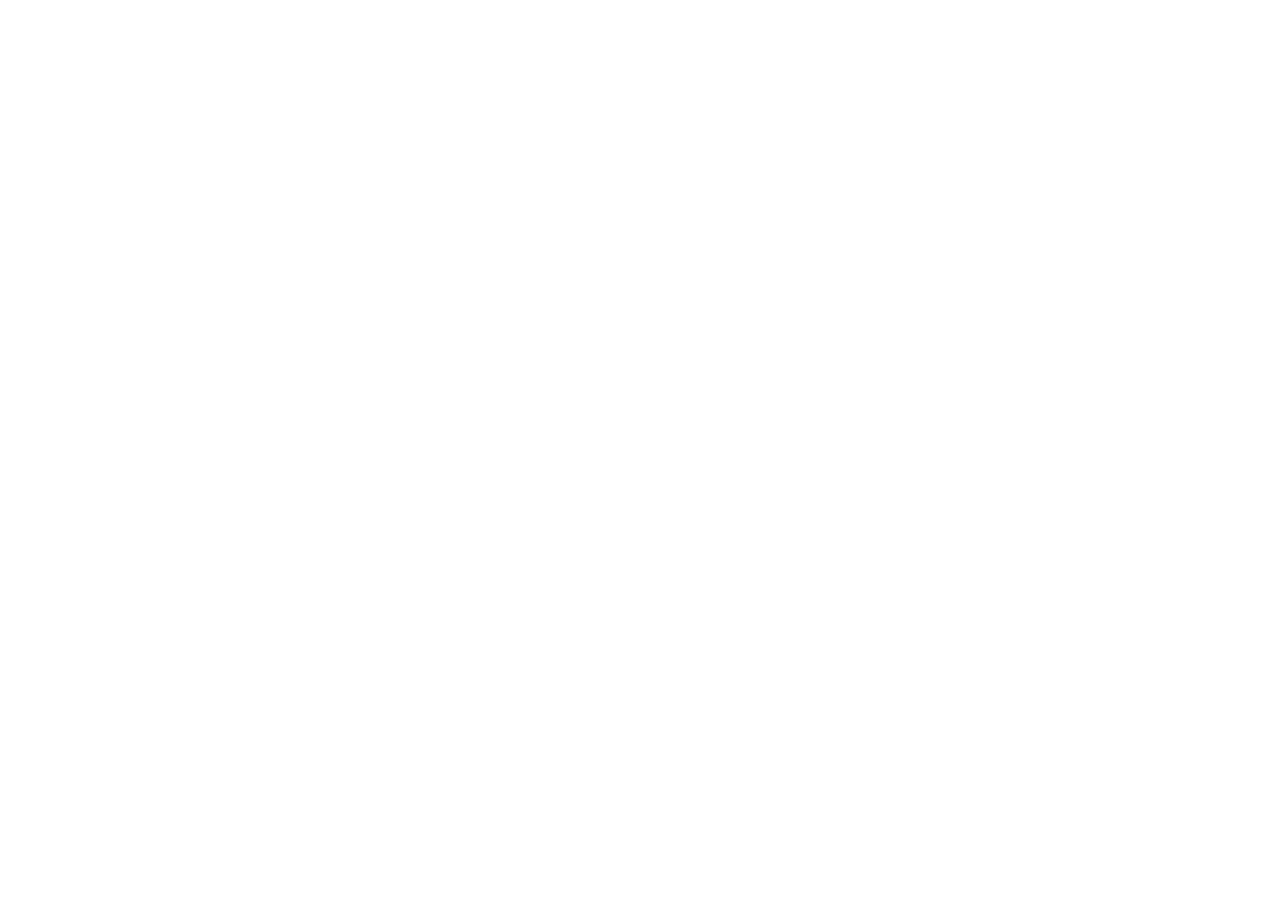
==== forgot_password.html @ b9dfaacf "Inicializando proyecto, creando estructura del proyecto, creacion HTML login con creacion de clases " ====
<!DOCTYPE html>
<html lang="en">
<head>
    <meta charset="UTF-8">
    <meta http-equiv="X-UA-Compatible" content="IE=edge">
    <meta name="viewport" content="width=device-width, initial-scale=1.0">
    <meta name="description" content="Página de platzi video, videos">
    <meta name="keywords" content="Platzi, video, música, ">
    <meta name="author" content="José Hernández" />
    <link rel="shortcut icon" type="image/jpg" href="assets/img/logo-platzi-video.png"/>
    <link rel="stylesheet" href="css/general_style.css">
    <link rel="stylesheet" href="css/mobile.css">
    <link rel="stylesheet" href="css/tablet.css">
    <link rel="stylesheet" href="css/desktop.css">
    <title>Forgot Password</title>
    <style>

    </style>
</head>
<body>
    
</body>
</html>
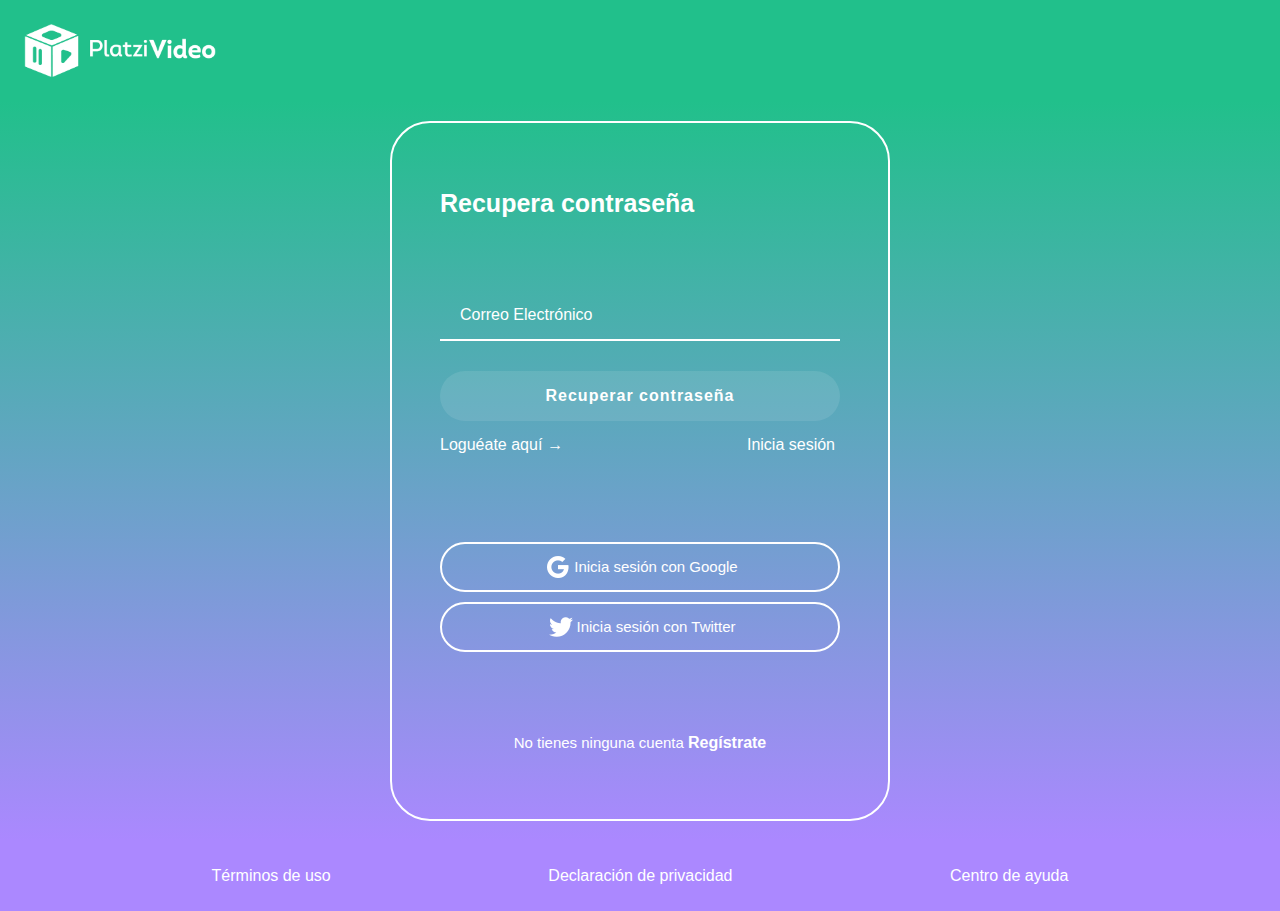
==== commit 4e3f0d6a: "Add interfaz recuperar contraseña, registro - add redirect de las interfaces" ====
--- a/forgot_password.html
+++ b/forgot_password.html
@@ -12,12 +12,91 @@
     <link rel="stylesheet" href="css/mobile.css">
     <link rel="stylesheet" href="css/tablet.css">
     <link rel="stylesheet" href="css/desktop.css">
-    <title>Forgot Password</title>
+    <title>Login</title>
     <style>
 
     </style>
 </head>
 <body>
-    
+    <!-- 1.- HEADER - LOGO -->
+    <header class="header-publico">
+        <!-- LOGO -->
+        <a class="header-publico__redirect-principal-page" href="login.html">
+            <figure class="header-publico__container-logo">
+                <img class="header-publico__logo" src="assets/img/logo-platzi-video.png" alt="Logo Platzi Video" title="Logo Platzi Video" width="200">
+            </figure>  
+        </a>
+    </header>
+    <!-- 2.- MAIN - FORMULARIO - IMAGEN -->
+    <main class="main-container-principal">
+        <!-- FORMULARIO -->
+        <section class="container-formulario-imagen">
+            <!-- SECCION UNO - TITULO - FORMULARIO - SOCIAL - REGISTRO -->
+            <section class="container-formulario-imagen__formulario">
+                <!-- TITULO -->
+                <section class="container-formulario-imagen__container-titulo-login">
+                    <h2 class="container-formulario-imagen__titulo-login">Recupera contraseña</h2>
+                </section>
+                <!-- FORMULARIO -->
+                <section class="container-formulario-imagen__container-formulario-login">
+                    <form class="container-formulario-imagen__formulario-login" action="login.html">
+                        <!-- INPUTS -->
+                        <input class="container-formulario-imagen__input-email" type="email" placeholder="Correo Electrónico" required>
+                        <!-- BOTON -->
+                        <button class="container-formulario-imagen__boton"> Recuperar contraseña </button>
+                        <!-- RECUERDAME - OLVIDE CONTRASEÑA -->
+                        <div class="container-formulario-imagen__container-logueate-login">
+                            <p class="container-formulario-imagen__texto-logueate">Loguéate aquí <span class="container-formulario-imagen__arrow-right"> → </span> <span class="container-formulario-imagen__arrow-down"> ↓ </span> </p>
+                            <a class="container-formulario-imagen__link-login" href="login.html"> Inicia sesión </a>
+                        </div>
+                    </form>
+                </section>
+                <!-- SOCIAL -->
+                <section class="container-formulario-imagen__container-google-twitter">
+                    <!-- GOOGLE -->
+                    <a class="container-formulario-imagen__redirect-google" href="https://accounts.google.com/signin/v2/identifier?hl=Es&flowName=GlifWebSignIn&flowEntry=ServiceLogin">
+                        <div class="container-formulario-imagen__container-google">
+                            <img class="container-formulario-imagen__imagen-google" src="assets/img/google-icon.png" alt="Google" title="Google" height="32" width="32">
+                            <p class="container-formulario-imagen__titulo-google"> Inicia sesión con Google </p>
+                        </div>
+                    </a>
+                    <!-- TWITTER -->
+                    <a class="container-formulario-imagen__redirect-twitter" href="https://twitter.com/">
+                        <div class="container-formulario-imagen__container-twitter">
+                            <img class="container-formulario-imagen__imagen-twitter" src="assets/img/twitter-icon.png" alt="Twitter" title="Google" height="32" width="32">
+                            <p class="container-formulario-imagen__titulo-twitter"> Inicia sesión con Twitter </p>
+                        </div>
+                    </a>
+                </section>
+                <!-- REGISTRO -->
+                <section class="container-formulario-imagen__container-link-registate">
+                    <p class="container-formulario-imagen__texto-link-registrate"> No tienes ninguna cuenta 
+                        <a class="container-formulario-imagen__link-registarte" href="register.html">Regístrate</a>
+                    </p>
+                </section>
+            </section>
+            <!-- SECCION DOS - IMAGEN -->
+            <section class="container-formulario-imagen__imagen">
+                <figure class="container-formulario-imagen__container-imagen-login">
+                    <img class="container-formulario-imagen__imagen-login" src="assets/img/imagen-login.png" alt="Imágen principal login" title="Imágen principal login">
+                </figure>
+            </section>
+        </section>
+    </main>
+    <!-- 3.- FOOTER - LINKS -->
+    <footer class="footer">
+        <!-- LINKS -->
+        <ul class="footer__container-ul-links">
+            <li class="footer__container-li-link-terminos">
+                <a class="footer__link-terminos" href="#">Términos de uso</a>
+            </li>
+            <li class="footer__container-li-link-privacidad">
+                <a class="footer__link-privacidad" href="#">Declaración de privacidad</a>
+            </li>
+            <li class="footer__container-li-llink-ayuda">
+                <a class="footer__link-ayuda" href="#">Centro de ayuda</a>
+            </li>
+        </ul>
+    </footer>
 </body>
 </html>--- a/css/general_style.css
+++ b/css/general_style.css
@@ -0,0 +1,289 @@
+:root{
+    /* FUENTES */
+
+	--font-general: Arial, Helvetica, sans-serif;;
+
+    /* COLORES */
+
+    --color-purple: #AB88FF;
+    --color-water-green: #21c08b;
+    --color-gradient-water-green-purple: linear-gradient(#21C08B, #AB88FF);
+    --white-standar: white;
+    --black-opacity-uno: rgba(255, 255, 255, 0.1);
+    --color-transparent: transparent;
+}
+
+*{
+    box-sizing: border-box;
+    padding: 0;
+    margin: 0;
+}
+
+html{
+    font-size: 62.5%;
+    height: 100%;
+}
+
+body{
+    height: 100%;
+    display: flex;
+    flex-direction: column;
+    font-size: 1.3rem ;
+    font-family: var(--font-general);
+}
+
+/* 1.- HEADER - PUBLICO */
+
+.header-publico{
+    background: var(--color-water-green);
+    padding: 2rem;
+}
+
+/* Logo */ 
+
+.header-publico__container-logo{
+    display: flex;
+    align-items: center;
+}
+
+/* 2.- MAIN  */
+
+.main-container-principal{
+    flex: 1 0 auto;
+}
+
+/* formulario - imagen */
+
+.container-formulario-imagen{
+    display: flex;
+    justify-content: center;
+    align-items: center;
+    flex-direction: column;
+    height: 100%;
+    background: var(--color-gradient-water-green-purple);
+    padding: 2rem;
+}
+
+/* formulario */
+
+.container-formulario-imagen__formulario{
+    display: flex;
+    justify-content: space-around;
+    align-items: center;
+    flex-direction: column;
+    height: 70rem;
+    width: 100%;
+    padding: 3rem;
+    border: 0.2rem solid var(--white-standar);
+    border-radius: 4rem;
+    margin-right: 0rem;
+    /*margin-bottom: 1.5rem;*/
+}
+
+/* titulo formulario */
+
+.container-formulario-imagen__titulo-login{
+    font-size: 2.5rem;
+    color: var(--white-standar);
+}
+
+/* formulario */ 
+
+.container-formulario-imagen__container-titulo-login, .container-formulario-imagen__container-formulario-login, .container-formulario-imagen__container-google-twitter, .container-formulario-imagen__container-link-registate{
+    width: 100%;
+}
+
+.container-formulario-imagen__formulario-login{
+    display: flex;
+    flex-direction: column;
+}
+
+/* inputs */ 
+
+.container-formulario-imagen__input-email, .container-formulario-imagen__input-passsword, .container-formulario-imagen__input-repite-passsword{
+    background-color: var(--color-transparent);
+    border-left: 0;
+    border-top: 0;
+    border-right: 0;
+    border-bottom: 0.2rem solid var(--white-standar);
+    font-size: 1.6rem;
+    margin-bottom: 2rem;
+    padding: 0 2rem;
+    outline: none;
+    height: 5rem;
+    color: var(--white-standar);
+}
+
+.container-formulario-imagen__input-email::placeholder, .container-formulario-imagen__input-passsword::placeholder, .container-formulario-imagen__input-repite-passsword::placeholder{
+    color: var(--white-standar);
+}
+
+/* boton */ 
+
+.container-formulario-imagen__boton{
+    background-color: var(--black-opacity-uno);
+    border: none;
+    border-radius: 2.5rem;
+    color: var(--white-standar);
+    cursor: pointer;
+    font-size: 1.6rem;
+    font-weight: bold;
+    height: 5rem;
+    letter-spacing: 0.1rem;
+    margin: 1rem 0;
+    padding: 0 2rem;
+}
+
+/* recuerdame y olvido contraseña - logueate */
+
+.container-formulario-imagen__container-recuerdame-forgot-password, .container-formulario-imagen__container-logueate-login{
+    display: flex;
+    justify-content: center;
+    align-items: center;
+    flex-direction: column;
+    flex-wrap: wrap;
+}
+
+.container-formulario-imagen__container-recuerdame, .container-formulario-imagen__texto-logueate{
+    display: flex;
+    justify-content: center;
+    align-items: center;
+    color: var(--white-standar);
+    font-size: 1.6rem;
+    margin-bottom: 1rem;
+    text-align: center;
+}
+
+.container-formulario-imagen__input-recuerdame{
+    margin-right: 0.5rem;
+    width: 1.5rem;
+    height: 1.5rem;
+}
+
+.container-formulario-imagen__arrow-right{
+    display: none;
+    margin-left: 0.5rem;
+}
+
+.container-formulario-imagen__arrow-down{
+    display: block;
+    margin-left: 0.5rem;
+}
+
+.container-formulario-imagen__forgot-password, .container-formulario-imagen__link-login{
+    color: var(--white-standar);
+    font-size: 1.6rem; 
+    text-decoration: none;
+    padding: 0.5rem;
+}
+
+.container-formulario-imagen__forgot-password:hover, .container-formulario-imagen__link-login:hover{
+    text-decoration: underline;
+}
+
+/* social */
+
+.container-formulario-imagen__container-google, .container-formulario-imagen__container-twitter{
+    display: flex;
+    justify-content: center;
+    align-items: center;
+    height: 5rem;
+    font-size: 1.5rem; 
+    border: 0.2rem solid var(--white-standar);
+    border-radius: 5rem;
+    margin: 1rem 0;
+    padding: 1rem;
+}
+
+.container-formulario-imagen__redirect-google, .container-formulario-imagen__redirect-twitter{
+    text-decoration: none;
+}
+
+.container-formulario-imagen__imagen-google, .container-formulario-imagen__imagen-twitter{
+    width: 3.2rem;
+}
+
+.container-formulario-imagen__titulo-google, .container-formulario-imagen__titulo-twitter{
+    margin-left: 0rem;
+    color: var(--white-standar);
+    text-align: center;
+}
+
+/* link registrate */
+
+.container-formulario-imagen__container-link-registate{
+    display: flex;
+    justify-content: center;
+    color: var(--white-standar);
+    text-align: center;
+}
+
+.container-formulario-imagen__texto-link-registrate{
+    font-size: 1.5rem;
+}
+
+.container-formulario-imagen__link-registarte{
+    text-decoration: none; 
+    color: var(--white-standar);
+    font-size: 1.6rem;
+    font-weight: bold;
+}
+
+.container-formulario-imagen__link-registarte:hover{
+    text-decoration: underline;
+}
+
+/* imagen */
+
+.container-formulario-imagen__imagen{
+    display: none;
+    width: 100%;
+}
+
+.container-formulario-imagen__imagen-login{
+    height: 70rem;
+    width: 100%;
+    border-radius: 4rem;
+    object-fit: cover;
+    object-position: center; 
+}
+
+
+/* 3.- FOOTER */
+
+.footer{
+    flex-shrink: 0;
+    background-color: var(--color-purple);
+}
+
+/* ul links */
+
+.footer__container-ul-links{
+    display: flex;
+    justify-content: space-evenly;
+    align-items: flex-start;
+    flex-wrap: wrap;
+    list-style: none;
+    padding: 1rem;
+}
+
+/* li links */
+
+.footer__container-li-link-terminos, .footer__container-li-link-privacidad, .footer__container-li-llink-ayuda{
+    padding: 1.6rem;
+}
+
+/* links */
+
+.footer__link-terminos, .footer__link-privacidad, .footer__link-ayuda{
+    text-decoration: none;
+    cursor: pointer;
+    white-space: nowrap;
+    color: var(--black-strong);
+    font-size: 1.6rem;
+    color: var(--white-standar);
+}
+.footer__link-terminos:hover, .footer__link-privacidad:hover, .footer__link-ayuda:hover{
+    text-decoration: underline;
+}
+
--- a/css/mobile.css
+++ b/css/mobile.css
@@ -0,0 +1,47 @@
+/* MEDIA QUERIES */
+
+/* mobile */
+
+@media(min-width: 480px){
+
+
+    /* formulario */
+
+    .container-formulario-imagen__formulario{
+        padding: 3rem 5rem;
+    }
+
+    /* recuerdame y olvido contraseña */
+
+    .container-formulario-imagen__container-recuerdame-forgot-password, .container-formulario-imagen__container-logueate-login{
+        justify-content: space-between;
+        flex-direction: row;
+    }
+
+    .container-formulario-imagen__container-recuerdame, .container-formulario-imagen__texto-logueate{
+        margin-bottom: 0;
+    }
+
+    .container-formulario-imagen__arrow-right{
+        display: block;
+    }
+    
+    .container-formulario-imagen__arrow-down{
+        display: none;
+    }
+
+}
+
+@media(min-width: 575px){
+
+    /* formulario */
+
+    .container-formulario-imagen__formulario{
+        width: 50rem;
+    }
+    
+    .container-formulario-imagen__container-titulo-login, .container-formulario-imagen__container-formulario-login, .container-formulario-imagen__container-google-twitter, .container-formulario-imagen__container-link-registate{
+        width: 40rem;
+    }
+
+}--- a/css/desktop.css
+++ b/css/desktop.css
@@ -0,0 +1,17 @@
+/* MEDIA QUERIES */
+
+/* desktop */
+
+@media(min-width: 1200px){
+
+    /* formulario */
+
+    .container-formulario-imagen__formulario{
+        width: 50rem;
+    }
+    
+    .container-formulario-imagen__container-titulo-login, .container-formulario-imagen__container-formulario-login, .container-formulario-imagen__container-google-twitter, .container-formulario-imagen__container-link-registate{
+        width: 40rem;
+    }
+
+}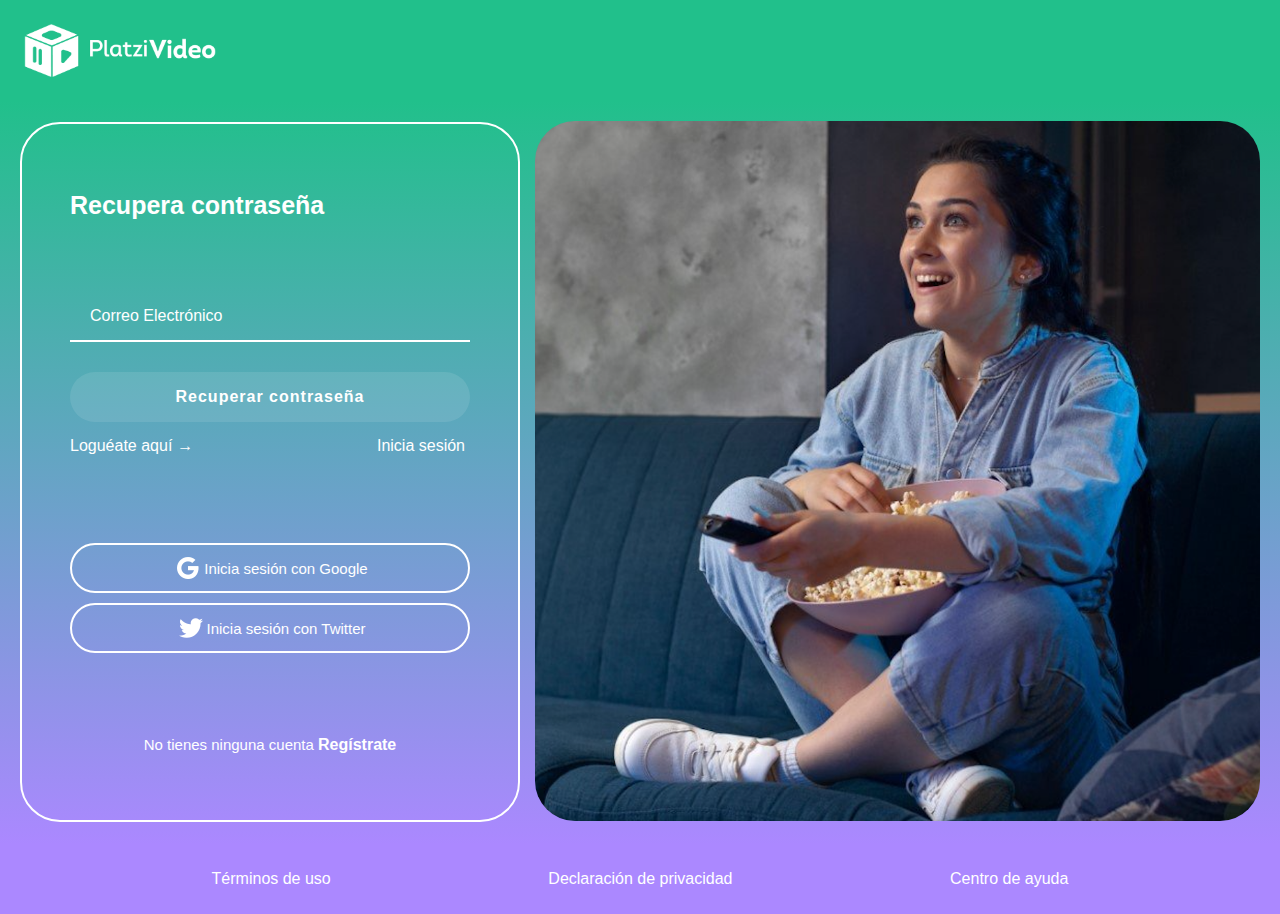
==== commit 1f8a9ff7: "add critical path" ====
--- a/forgot_password.html
+++ b/forgot_password.html
@@ -14,14 +14,14 @@
     <link rel="stylesheet" href="css/desktop.css">
     <title>Login</title>
     <style>
-
+        :root{--font-general: Arial, Helvetica, sans-serif;;--color-purple: #AB88FF;--color-purple-strong: #8f57fd;--color-water-green: #21c08b;--color-gradient-water-green-purple: linear-gradient(#21C08B, #AB88FF);--white-standar: white;--black-opacity-uno: rgba(255, 255, 255, 0.1);--color-transparent: transparent}*{box-sizing:border-box;padding:0;margin:0}html{font-size:62.5%;height:100%}body{height:100%;display:flex;flex-direction:column;font-size:1.3rem;font-family:var(--font-general)}.header-publico{background:var(--color-water-green);padding:2rem;display:flex;justify-content:center;align-items:center}.header-publico__container-logo{display:flex;align-items:center}.main-container-principal{flex:1 0 auto}.container-formulario-imagen{display:flex;justify-content:center;align-items:center;flex-direction:column;height:100%;background:var(--color-gradient-water-green-purple);padding:2rem}.container-formulario-imagen__formulario{display:flex;justify-content:space-around;align-items:center;flex-direction:column;height:70rem;width:100%;padding:3rem;border:0.2rem solid var(--white-standar);border-radius:4rem;margin-right:0rem}.container-formulario-imagen__titulo-login{font-size:2.5rem;color:var(--white-standar)}.container-formulario-imagen__container-titulo-login,.container-formulario-imagen__container-formulario-login,.container-formulario-imagen__container-google-twitter,.container-formulario-imagen__container-link-registate{width:100%}.container-formulario-imagen__formulario-login{display:flex;flex-direction:column}.container-formulario-imagen__input-email{background-color:var(--color-transparent);border-left:0;border-top:0;border-right:0;border-bottom:0.2rem solid var(--white-standar);font-size:1.6rem;margin-bottom:2rem;padding:0 2rem;outline:none;height:5rem;color:var(--white-standar)}.container-formulario-imagen__boton{background-color:var(--black-opacity-uno);border:none;border-radius:2.5rem;color:var(--white-standar);font-size:1.6rem;font-weight:bold;height:5rem;letter-spacing:0.1rem;margin:1rem 0;padding:0 2rem}.container-formulario-imagen__container-logueate-login{display:flex;justify-content:center;align-items:center;flex-direction:column;flex-wrap:wrap}.container-formulario-imagen__texto-logueate{display:flex;justify-content:center;align-items:center;color:var(--white-standar);font-size:1.6rem;margin-bottom:1rem;text-align:center}.container-formulario-imagen__arrow-right{display:none;margin-left:0.5rem}.container-formulario-imagen__arrow-down{display:block;margin-left:0.5rem}.container-formulario-imagen__link-login{color:var(--white-standar);font-size:1.6rem;text-decoration:none;padding:0.5rem}.container-formulario-imagen__container-google,.container-formulario-imagen__container-twitter{display:flex;justify-content:center;align-items:center;height:5rem;font-size:1.5rem;border:0.2rem solid var(--white-standar);border-radius:5rem;margin:1rem 0;padding:1rem}.container-formulario-imagen__redirect-google,.container-formulario-imagen__redirect-twitter{text-decoration:none}.container-formulario-imagen__imagen-google,.container-formulario-imagen__imagen-twitter{width:3.2rem}.container-formulario-imagen__titulo-google,.container-formulario-imagen__titulo-twitter{margin-left:0rem;color:var(--white-standar);text-align:center}.container-formulario-imagen__container-link-registate{display:flex;justify-content:center;color:var(--white-standar);text-align:center}.container-formulario-imagen__texto-link-registrate{font-size:1.5rem}.container-formulario-imagen__link-registarte{text-decoration:none;color:var(--white-standar);font-size:1.6rem;font-weight:bold}.container-formulario-imagen__imagen{display:none;width:100%}.container-formulario-imagen__imagen-login{height:70rem;width:100%;border-radius:4rem;object-fit:cover;object-position:center}.footer{flex-shrink:0;background-color:var(--color-purple)}.footer__container-ul-links{display:flex;justify-content:space-evenly;align-items:flex-start;flex-wrap:wrap;list-style:none;padding:1rem}.footer__container-li-link-terminos,.footer__container-li-link-privacidad,.footer__container-li-llink-ayuda{padding:1.6rem}.footer__link-terminos,.footer__link-privacidad,.footer__link-ayuda{text-decoration:none;white-space:nowrap;color:var(--black-strong);font-size:1.6rem;color:var(--white-standar)}@media (min-width:480px){.header-publico{justify-content:start}.container-formulario-imagen__formulario{padding:3rem 5rem}.container-formulario-imagen__container-logueate-login{justify-content:space-between;flex-direction:row}.container-formulario-imagen__texto-logueate{margin-bottom:0}.container-formulario-imagen__arrow-right{display:block}.container-formulario-imagen__arrow-down{display:none}}@media (min-width:575px){.container-formulario-imagen__formulario{width:50rem}.container-formulario-imagen__container-titulo-login,.container-formulario-imagen__container-formulario-login,.container-formulario-imagen__container-google-twitter,.container-formulario-imagen__container-link-registate{width:40rem}}@media (min-width:1024px){.container-formulario-imagen{flex-direction:row}.container-formulario-imagen__formulario{margin-right:1.5rem;width:45rem}.container-formulario-imagen__container-titulo-login,.container-formulario-imagen__container-formulario-login,.container-formulario-imagen__container-google-twitter,.container-formulario-imagen__container-link-registate{width:35rem}.container-formulario-imagen__imagen{display:block}}@media (min-width:1200px){.container-formulario-imagen__formulario{width:50rem}.container-formulario-imagen__container-titulo-login,.container-formulario-imagen__container-formulario-login,.container-formulario-imagen__container-google-twitter,.container-formulario-imagen__container-link-registate{width:40rem}}
     </style>
 </head>
 <body>
     <!-- 1.- HEADER - LOGO -->
     <header class="header-publico">
         <!-- LOGO -->
-        <a class="header-publico__redirect-principal-page" href="login.html">
+        <a class="header-publico__redirect-principal-page" href="index.html">
             <figure class="header-publico__container-logo">
                 <img class="header-publico__logo" src="assets/img/logo-platzi-video.png" alt="Logo Platzi Video" title="Logo Platzi Video" width="200">
             </figure>  
@@ -39,7 +39,7 @@
                 </section>
                 <!-- FORMULARIO -->
                 <section class="container-formulario-imagen__container-formulario-login">
-                    <form class="container-formulario-imagen__formulario-login" action="login.html">
+                    <form class="container-formulario-imagen__formulario-login" action="index.html">
                         <!-- INPUTS -->
                         <input class="container-formulario-imagen__input-email" type="email" placeholder="Correo Electrónico" required>
                         <!-- BOTON -->
@@ -47,21 +47,21 @@
                         <!-- RECUERDAME - OLVIDE CONTRASEÑA -->
                         <div class="container-formulario-imagen__container-logueate-login">
                             <p class="container-formulario-imagen__texto-logueate">Loguéate aquí <span class="container-formulario-imagen__arrow-right"> → </span> <span class="container-formulario-imagen__arrow-down"> ↓ </span> </p>
-                            <a class="container-formulario-imagen__link-login" href="login.html"> Inicia sesión </a>
+                            <a class="container-formulario-imagen__link-login" href="index.html"> Inicia sesión </a>
                         </div>
                     </form>
                 </section>
                 <!-- SOCIAL -->
                 <section class="container-formulario-imagen__container-google-twitter">
                     <!-- GOOGLE -->
-                    <a class="container-formulario-imagen__redirect-google" href="https://accounts.google.com/signin/v2/identifier?hl=Es&flowName=GlifWebSignIn&flowEntry=ServiceLogin">
+                    <a class="container-formulario-imagen__redirect-google" href="https://accounts.google.com/signin/v2/identifier?hl=Es&flowName=GlifWebSignIn&flowEntry=ServiceLogin" target="_blank">
                         <div class="container-formulario-imagen__container-google">
                             <img class="container-formulario-imagen__imagen-google" src="assets/img/google-icon.png" alt="Google" title="Google" height="32" width="32">
                             <p class="container-formulario-imagen__titulo-google"> Inicia sesión con Google </p>
                         </div>
                     </a>
                     <!-- TWITTER -->
-                    <a class="container-formulario-imagen__redirect-twitter" href="https://twitter.com/">
+                    <a class="container-formulario-imagen__redirect-twitter" href="https://twitter.com/" target="_blank">
                         <div class="container-formulario-imagen__container-twitter">
                             <img class="container-formulario-imagen__imagen-twitter" src="assets/img/twitter-icon.png" alt="Twitter" title="Google" height="32" width="32">
                             <p class="container-formulario-imagen__titulo-twitter"> Inicia sesión con Twitter </p>
--- a/css/general_style.css
+++ b/css/general_style.css
@@ -6,6 +6,7 @@
     /* COLORES */
 
     --color-purple: #AB88FF;
+    --color-purple-strong: #8f57fd;
     --color-water-green: #21c08b;
     --color-gradient-water-green-purple: linear-gradient(#21C08B, #AB88FF);
     --white-standar: white;
@@ -32,25 +33,93 @@
     font-family: var(--font-general);
 }
 
-/* 1.- HEADER - PUBLICO */
+/* 1.- HEADER - PUBLICO -PRIVADO */
 
 .header-publico{
     background: var(--color-water-green);
     padding: 2rem;
+    display: flex;
+    justify-content: center;
+    align-items: center;
+}
+
+/* Menu privado */
+
+.header-privado{
+    background: var(--color-purple-strong);
+    padding: 2rem;
+    display: flex;
+    justify-content: center;
+    align-items: center;
+    flex-direction: column;
+}
+
+/* perfil */
+
+.header-privado__container-perfil{
+    display: flex;
+    justify-content: center;
+    align-items: center;
+    cursor: pointer;
+}
+
+.header-privado__imagen-perfil{
+    width: 4rem;
+    margin-right: 1rem;
+}
+
+.header-privado__texto-perfil{
+    font-size: 1.6rem;
+    color: var(--white-standar);
+}
+
+/* menu */
+
+.header-privado__container-menu{
+    display: none;
+}
+
+.header-privado__container-perfil-menu:hover .header-privado__container-menu, .header-privado__container-menu:hover {
+	display: block;
+}
+
+.header-privado__container_ul-menu{
+    list-style: none;
+    margin: 0 0 0 -1.4rem;
+    padding: 0;
+    position: absolute;
+    width: 10rem;
+    text-align: right;
+}
+
+.header-privado__container-li-menu-cuenta, .header-privado__container-li-cerrar-sesion{
+    margin: 1rem 0;
+}
+
+.header-privado__link-cuenta, .header-privado__link-cerrar-sesion{
+    color: white;
+    text-decoration: none;
+    font-size: 1.6rem;
+} 
+
+.header-privado__link-cuenta:hover, .header-privado__link-cerrar-sesion:hover{
+    text-decoration: underline;
 }
 
 /* Logo */ 
 
-.header-publico__container-logo{
-    display: flex;
-    align-items: center;
-}
-
-/* 2.- MAIN  */
+.header-publico__container-logo, .header-privado__container-logo{
+    display: flex;
+    align-items: center;
+}
+
+/* MAIN  */
 
 .main-container-principal{
     flex: 1 0 auto;
 }
+
+/* 2.- FORMULARIO LOGIN - REGISTER - FORGOT PASSWORD*/
 
 /* formulario - imagen */
 
@@ -100,7 +169,7 @@
 
 /* inputs */ 
 
-.container-formulario-imagen__input-email, .container-formulario-imagen__input-passsword, .container-formulario-imagen__input-repite-passsword{
+.container-formulario-imagen__input-email, .container-formulario-imagen__input-passsword, .container-formulario-imagen__input-repite-passsword, .container-avatar-formulario__input-nombre, .container-avatar-formulario__input-apellido, .container-avatar-formulario__input-email, .container-avatar-formulario__input-telefono{
     background-color: var(--color-transparent);
     border-left: 0;
     border-top: 0;
@@ -114,13 +183,13 @@
     color: var(--white-standar);
 }
 
-.container-formulario-imagen__input-email::placeholder, .container-formulario-imagen__input-passsword::placeholder, .container-formulario-imagen__input-repite-passsword::placeholder{
+.container-formulario-imagen__input-email::placeholder, .container-formulario-imagen__input-passsword::placeholder, .container-formulario-imagen__input-repite-passsword::placeholder, .container-avatar-formulario__input-nombre::placeholder, .container-avatar-formulario__input-apellido::placeholder, .container-avatar-formulario__input-email::placeholder, .container-avatar-formulario__input-telefono::placeholder{
     color: var(--white-standar);
 }
 
 /* boton */ 
 
-.container-formulario-imagen__boton{
+.container-formulario-imagen__boton, .container-avatar-formulario__boton{
     background-color: var(--black-opacity-uno);
     border: none;
     border-radius: 2.5rem;
@@ -152,6 +221,10 @@
     font-size: 1.6rem;
     margin-bottom: 1rem;
     text-align: center;
+}
+
+.container-formulario-imagen__container-recuerdame, .container-formulario-imagen__input-recuerdame{
+    cursor: pointer;
 }
 
 .container-formulario-imagen__input-recuerdame{
@@ -248,12 +321,15 @@
     object-position: center; 
 }
 
-
 /* 3.- FOOTER */
 
 .footer{
     flex-shrink: 0;
     background-color: var(--color-purple);
+}
+
+.footer--strong-purple{
+    background-color: var(--color-purple-strong);
 }
 
 /* ul links */
@@ -287,3 +363,256 @@
     text-decoration: underline;
 }
 
+/* 4.- LISTA DE MUSICA */ 
+
+.container-search-music{
+    background-color: var(--color-purple-strong);
+    height: 100%;
+}
+
+.container-search-music__container-principal-titulo-search{
+    display: flex;
+    justify-content: center;
+    align-items: center;
+    flex-direction: column;
+}
+
+/* titulo search  */ 
+
+.container-search-music__container-titulo-search{
+    margin: 5rem 2rem 2rem 2rem;
+}
+
+.container-search-music__titulo-search{
+    font-size: 2.5rem;
+    color: var(--white-standar);
+   text-align: center;
+}
+
+/* search */ 
+
+.container-search-music__container-search, .container-search-music__formulario-search{
+    width: 100%;
+}
+
+.container-search-music__container-input-search{
+    display: flex;
+    justify-content: center;
+    align-items: center;
+}
+
+.container-search-music__input-search{
+    background-color: var(--black-opacity-uno);
+    border: 0.2rem solid var(--white-standar);
+    border-radius: 2.5rem;
+    color: white;
+    font-size: 1.6rem;
+    height: 5rem;
+    outline: none;
+    padding: 0 2rem;
+    width: 70%;
+}
+
+.container-search-music__input-search::placeholder{
+    color: white;
+}
+
+/* seccion titulo */
+
+.container-search-music_container-titulo-music{
+    margin-top: 3rem;
+    margin-left: 2rem;
+    margin-right: 2rem;
+}
+
+/* titulo carousel */
+.container-search-music__titulo-music{
+    color: var(--white-standar);
+    font-size: 2rem;
+}
+
+/* seccion carousel */
+
+.container-search-music__container-lista-music{
+    display: flex;
+    overflow-x: scroll;
+    overscroll-behavior-x: contain;
+    scroll-snap-type: x proximity;
+    padding: 8rem 0;
+    padding-left: 2rem;
+}
+
+/* caja music */
+
+.container-search-music__container-music{
+    border-radius: 2rem;
+    overflow: hidden;
+    position: relative;
+    display: inline-block;
+    min-width: 20rem;
+    height: 25rem;
+    margin-right: 1rem;
+    font-size: 2rem;
+    cursor: default;
+    transition: 450ms all;
+    transform-origin: center left;
+}
+
+/* imagen caja */
+
+.container-search-music__imagen-music{
+    width: 20rem;
+    height: 25rem;
+    object-fit: cover;
+}
+
+/* hover cajas */
+
+.container-search-music__container-music:hover{
+    transform: scale(1.5);
+    opacity: 1;
+}
+
+/* descipcion caja */
+
+.container-search-music__container-icons-descripcion{
+    align-items: flex-start;
+    background: linear-gradient(to top, rgba(0,0,0,0.9) 0%, rgba(0,0,0,0) 100%);
+    bottom: 0;
+    display: flex;
+    font-size: 1rem;
+    flex-direction: column;
+    justify-content: flex-end;
+    left: 0;
+    opacity: 0;
+    transition: 450ms opacity;
+    padding: 1rem;
+    position: absolute;
+    right: 0;
+    top: 0;
+}
+
+.container-search-music__container-music:hover ~ .container-search-music__container-music{
+    transform: translate3d(10rem, 0, 0);
+}
+
+.container-search-music__container-music:hover .container-search-music__container-icons-descripcion {
+    opacity: 1;
+}
+
+/* caja - descripcion - iconos */
+
+.container-search-music__container-icons{
+    display: flex;
+}
+
+.container-search-music__icon-play, .container-search-music__icon-add{
+    width: 2rem;
+    margin-right: 0.5rem;
+    cursor: pointer;
+}
+
+/* descripcion */
+
+.container-search-music__titulo-descripcion{
+    color: white;
+    margin: 0.5rem 0 0 0;
+    cursor: text;
+}
+
+.container-search-music__detalle-descripcion{
+    color: white;
+    font-size: 0.8rem;
+    margin: 0.3rem 0;
+    cursor: text;
+}
+
+/* 5.- PERFIL */ 
+
+.container-avatar-formulario{
+    background-color: var(--color-purple-strong);
+    height: 100%;
+}
+
+/* titulo pefil */
+
+.container-avatar-formulario__container-titulo{
+    display: flex;
+    justify-content: center;
+    align-items: center;
+}
+
+.container-avatar-formulario__titulo{
+    font-size: 2rem;
+    color: var(--white-standar);
+    text-align: center;
+    margin: 5rem 2rem 3rem 2rem;
+}
+
+.container-avatar-formulario__container-principal-avatar{
+    display: flex;
+    justify-content: center;
+    align-items: center;
+    flex-direction: column;
+}
+
+/* Avatar */
+
+.container-avatar-formulario__container-foto-perfil{
+    display: flex;
+    justify-content: center;
+    align-items: center;
+    width: 14rem;
+    height: 14rem;
+}
+
+.container-avatar-formulario__foto-perfil{
+    border-radius: 50%;
+    border: 0.5rem solid var(--white-standar);
+    width: 14rem;
+    height: 14rem;
+    object-fit: cover;
+    object-position: center;
+}
+
+.container-avatar-formulario__container-acciones-avatar{
+    margin: 1rem;
+    display: flex;
+}
+
+.container-avatar-formulario__update-foto-perfil, .container-avatar-formulario__delete-foto-perfil{
+    width: 3.5rem;
+    cursor: pointer;
+    display: flex;
+    justify-content: center;
+    align-items: center;
+    border: 0.2rem solid var(--white-standar);
+    border-radius: 100%;
+    height: 4.5rem;
+    width: 4.5rem;
+    color: var(--white-standar);
+}
+
+.container-avatar-formulario__update-foto-perfil i, .container-avatar-formulario__delete-foto-perfil i{
+    font-size: 2rem;
+}
+
+.container-avatar-formulario__update-foto-perfil{
+    margin-right: 1rem;
+}
+
+/* formulario perfil */
+
+.container-avatar-formulario__container-formulario-perfil{
+    margin: 0 2rem;
+}
+
+.container-avatar-formulario__container-principal-avatar-formulario{
+    display: flex;
+    flex-direction: column;
+}
+
+.container-avatar-formulario__formulario-perfil{
+    display: flex;
+    flex-direction: column;
+}--- a/css/mobile.css
+++ b/css/mobile.css
@@ -4,6 +4,22 @@
 
 @media(min-width: 480px){
 
+    /* 1.- HEADER - PUBLICO -PRIVADO */
+
+    /* Menu publico */
+
+    .header-publico{
+        justify-content: start;
+    }
+
+    /* Menu privado */
+
+    .header-privado{
+        justify-content: space-between;
+        flex-direction: row;
+    }
+
+    /* 2.- FORMULARIO - IMAGEN */
 
     /* formulario */
 
@@ -30,9 +46,25 @@
         display: none;
     }
 
+    /* 5.- PERFIL */ 
+
+    /* titulo pefil */
+
+    .container-avatar-formulario__titulo{
+        font-size: 2.5rem;
+    }
+
+    /* formulario perfil */
+
+    .container-avatar-formulario__container-formulario-perfil{
+        margin: 0 4rem;
+    }
+
 }
 
 @media(min-width: 575px){
+
+    /* 2.- FORMULARIO - IMAGEN */
 
     /* formulario */
 
--- a/css/tablet.css
+++ b/css/tablet.css
@@ -0,0 +1,47 @@
+/* MEDIA QUERIES */
+
+/* tablet */
+
+@media(min-width: 1024px){
+
+    /* 2.- FORMULARIO - IMAGEN */
+
+    /* formulario - imagen */
+
+    .container-formulario-imagen{
+        flex-direction: row;
+    }
+
+    /* formulario */
+
+    .container-formulario-imagen__formulario{
+        margin-right: 1.5rem;
+        width: 45rem;
+    }
+
+    .container-formulario-imagen__container-titulo-login, .container-formulario-imagen__container-formulario-login, .container-formulario-imagen__container-google-twitter, .container-formulario-imagen__container-link-registate{
+        width: 35rem;
+    }
+
+    /* imagen */
+
+    .container-formulario-imagen__imagen{
+        display: block;
+    }
+
+    /* 5.- PERFIL */ 
+
+    /* titulo pefil */
+
+    .container-avatar-formulario__titulo{
+        font-size: 3rem;
+    }
+
+    /* formulario perfil */
+
+    .container-avatar-formulario__container-formulario-perfil{
+        width: 80rem;
+        margin: 0 auto;
+    }
+
+}--- a/css/desktop.css
+++ b/css/desktop.css
@@ -3,6 +3,8 @@
 /* desktop */
 
 @media(min-width: 1200px){
+
+    /* 2.- FORMULARIO - IMAGEN */
 
     /* formulario */
 
